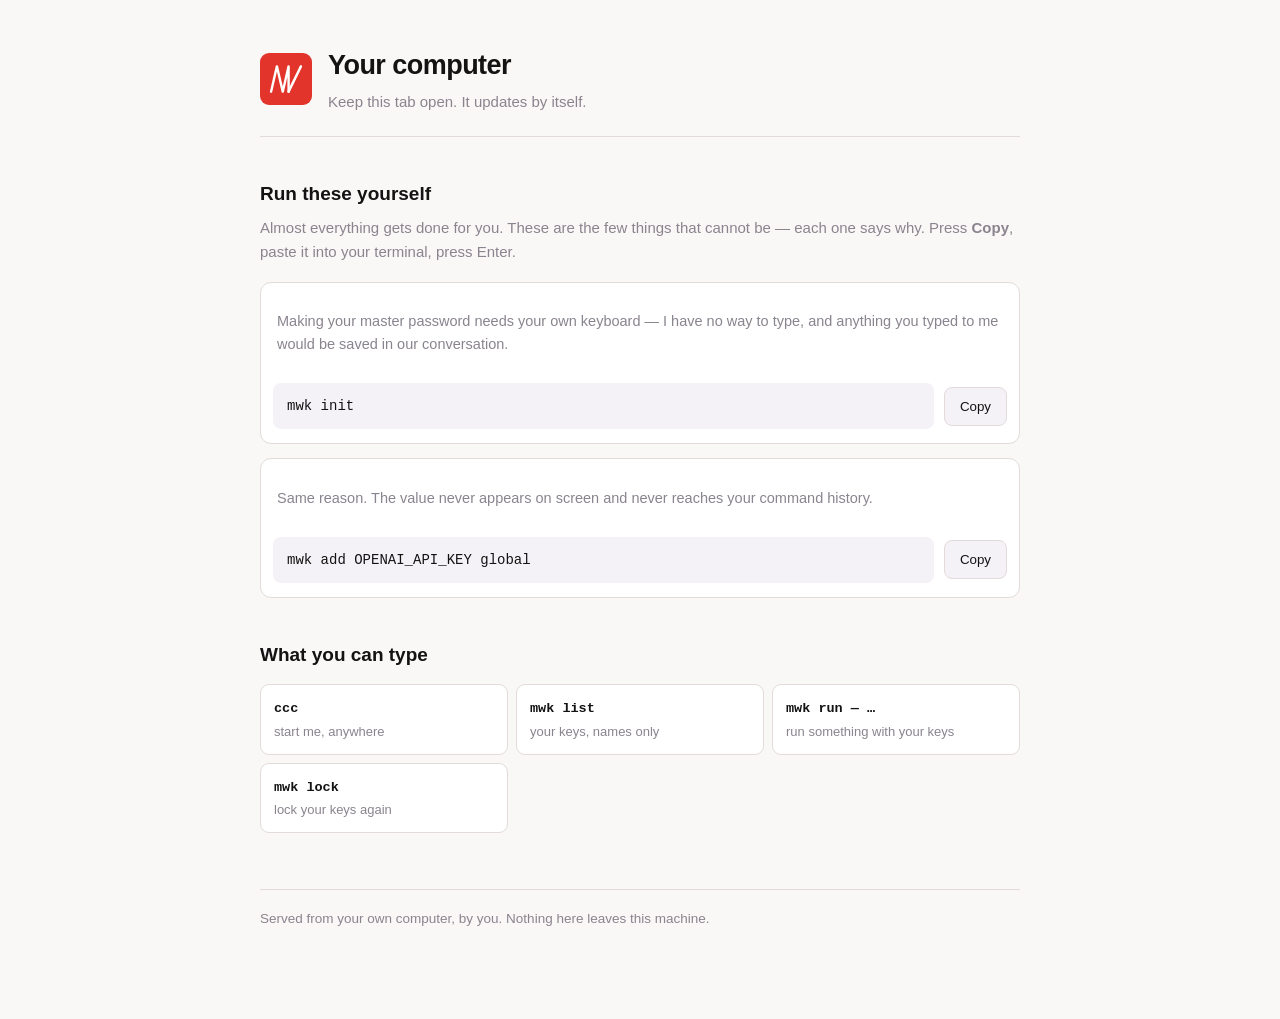
==== site/index.html @ d292df01 "the local site, and the surface that hands them a command site/index.html is the seed for http://loc" ====
<!doctype html>
<html lang="en">
<head>
<meta charset="utf-8">
<meta name="viewport" content="width=device-width,initial-scale=1">
<title>Your computer</title>
<style>
  :root{
    --red:#e2342b; --red-deep:#c9251d;
    --bg:#faf7f7; --fg:#131313; --muted:#8a848e; --line:#e3dbdb; --card:#ffffff; --chip:#f4f2f6;
    --mono:ui-monospace,SFMono-Regular,"SF Mono",Menlo,Consolas,monospace;
  }
  @media (prefers-color-scheme:dark){:root:not([data-theme=light]){
    --bg:#131313; --fg:#faf7f7; --muted:#a8a2b0; --line:#2b2b2b; --card:#1b1b1b; --chip:#232323; --red-deep:#f0524a;
  }}
  :root[data-theme=dark]{--bg:#131313;--fg:#faf7f7;--muted:#a8a2b0;--line:#2b2b2b;--card:#1b1b1b;--chip:#232323;--red-deep:#f0524a}
  *{box-sizing:border-box}
  body{margin:0;padding:0 20px 90px;background:var(--bg);color:var(--fg);
       font:16px/1.6 -apple-system,BlinkMacSystemFont,"Segoe UI",Helvetica,Arial,sans-serif}
  .wrap{max-width:760px;margin:0 auto}
  header{display:flex;align-items:center;gap:16px;padding:44px 0 22px;border-bottom:1px solid var(--line);margin-bottom:34px}
  .block{width:52px;height:52px;flex:0 0 52px;border-radius:9px;overflow:hidden;line-height:0}
  .block svg{width:100%;height:100%;display:block}
  h1{font-size:27px;margin:0;letter-spacing:-.02em;font-weight:650}
  .sub{color:var(--muted);margin:3px 0 0;font-size:15px}
  h2{font-size:19px;margin:42px 0 4px;font-weight:640}
  .lede{color:var(--muted);margin:6px 0 18px;font-size:15px}
  a{color:var(--red-deep)}
  .cmd{background:var(--card);border:1px solid var(--line);border-radius:11px;margin:14px 0;overflow:hidden}
  .cmd .why{padding:13px 16px 0;font-size:14.5px;color:var(--muted)}
  .cmd .row{display:flex;align-items:stretch;gap:10px;padding:12px 12px 14px}
  .cmd code{flex:1;min-width:0;font-family:var(--mono);font-size:14px;background:var(--chip);
            padding:12px 14px;border-radius:8px;overflow-x:auto;white-space:pre;display:block}
  /* Deliberately neutral. Red is spent once, on the block. */
  .copy{flex:0 0 auto;align-self:center;font:600 13px/1 inherit;padding:11px 15px;border-radius:8px;
        border:1px solid var(--line);background:var(--chip);color:var(--fg);cursor:pointer}
  .copy:hover{border-color:var(--muted)}
  .copy.done{border-color:var(--muted);color:var(--muted)}
  ul.kit{list-style:none;padding:0;margin:14px 0;display:grid;gap:8px;
         grid-template-columns:repeat(auto-fill,minmax(190px,1fr))}
  ul.kit li{background:var(--card);border:1px solid var(--line);border-radius:9px;padding:11px 13px;font-size:14.5px}
  ul.kit b{font-family:var(--mono);font-size:13.5px;font-weight:600}
  ul.kit span{display:block;color:var(--muted);font-size:13px;margin-top:2px}
  footer{margin-top:56px;padding-top:18px;border-top:1px solid var(--line);color:var(--muted);font-size:13.5px}
  .empty{color:var(--muted);font-size:15px;padding:18px;border:1px dashed var(--line);border-radius:11px;text-align:center}
</style>
</head>
<body>
<div class="wrap">

<header>
  <!-- The real logo file, inlined verbatim from matewishkey.com/favicon.svg. Not hand-drawn. -->
  <div class="block"><svg xmlns="http://www.w3.org/2000/svg" viewBox="0 0 100 100" role="img" aria-label="Mate Wish Key"><title>Mate Wish Key</title><rect width="100" height="100" fill="#e2342b"/><g transform="translate(21.282 25.67) scale(0.4866)"><path d="M0 100 L23.09 0 L46.17 100 L69.26 0 L69.26 100" fill="none" stroke="#ffffff" stroke-width="9.5" stroke-linecap="round" stroke-linejoin="round"/><path d="M69.26 100 L118.03 0" fill="none" stroke="#ffffff" stroke-width="9.5" stroke-linecap="round" stroke-linejoin="round"/></g></svg></div>
  <div>
    <h1>Your computer</h1>
    <p class="sub">Keep this tab open. It updates by itself.</p>
  </div>
</header>

<h2>Run these yourself</h2>
<p class="lede">Almost everything gets done for you. These are the few things that cannot be —
each one says why. Press <b>Copy</b>, paste it into your terminal, press Enter.</p>
<div id="queue"><p class="empty">Nothing waiting for you right now.</p></div>

<h2>What you can type</h2>
<ul class="kit">
  <li><b>ccc</b><span>start me, anywhere</span></li>
  <li><b>mwk list</b><span>your keys, names only</span></li>
  <li><b>mwk run — …</b><span>run something with your keys</span></li>
  <li><b>mwk lock</b><span>lock your keys again</span></li>
</ul>

<footer>
  Served from your own computer, by you. Nothing here leaves this machine.
</footer>
</div>

<script>
// The whole point of this page: the agent writes commands.json, this picks them up.
// No round trip, no "tell me when you've done it", and the person never selects text
// by hand — which is where a beginner picks up a leading space and gets an error they
// cannot read.
const q = document.getElementById('queue');
let last = '';

function copy(text, btn){
  const done = () => { btn.textContent = 'Copied'; btn.classList.add('done');
                       setTimeout(() => { btn.textContent = 'Copy'; btn.classList.remove('done'); }, 1600); };
  if (navigator.clipboard && window.isSecureContext){
    navigator.clipboard.writeText(text).then(done, () => fallback(text, done));
  } else fallback(text, done);
}
// http://localhost IS a secure context in every current browser, but a page opened
// straight off disk with file:// is not — so the old path stays.
function fallback(text, done){
  const t = document.createElement('textarea');
  t.value = text; t.setAttribute('readonly',''); t.style.position='fixed'; t.style.top='-1000px';
  document.body.appendChild(t); t.select();
  try { document.execCommand('copy'); done(); } catch(e){ /* nothing sensible left to try */ }
  document.body.removeChild(t);
}

function render(items){
  if (!items.length){ q.innerHTML = '<p class="empty">Nothing waiting for you right now.</p>'; return; }
  q.innerHTML = '';
  for (const it of items){
    const d = document.createElement('div'); d.className = 'cmd';
    const why = document.createElement('p'); why.className = 'why'; why.textContent = it.why || '';
    const row = document.createElement('div'); row.className = 'row';
    const c = document.createElement('code'); c.textContent = it.run;
    const b = document.createElement('button'); b.className = 'copy'; b.textContent = 'Copy';
    b.addEventListener('click', () => copy(it.run, b));
    row.append(c, b); d.append(why, row); q.append(d);
  }
}

async function poll(){
  try{
    const r = await fetch('commands.json?t=' + Date.now(), {cache:'no-store'});
    if (!r.ok) return;
    const txt = await r.text();
    if (txt === last) return;
    last = txt;
    render(JSON.parse(txt).commands || []);
  }catch(e){ /* file not there yet is the normal state, not an error */ }
}
poll(); setInterval(poll, 2000);
</script>
</body>
</html>
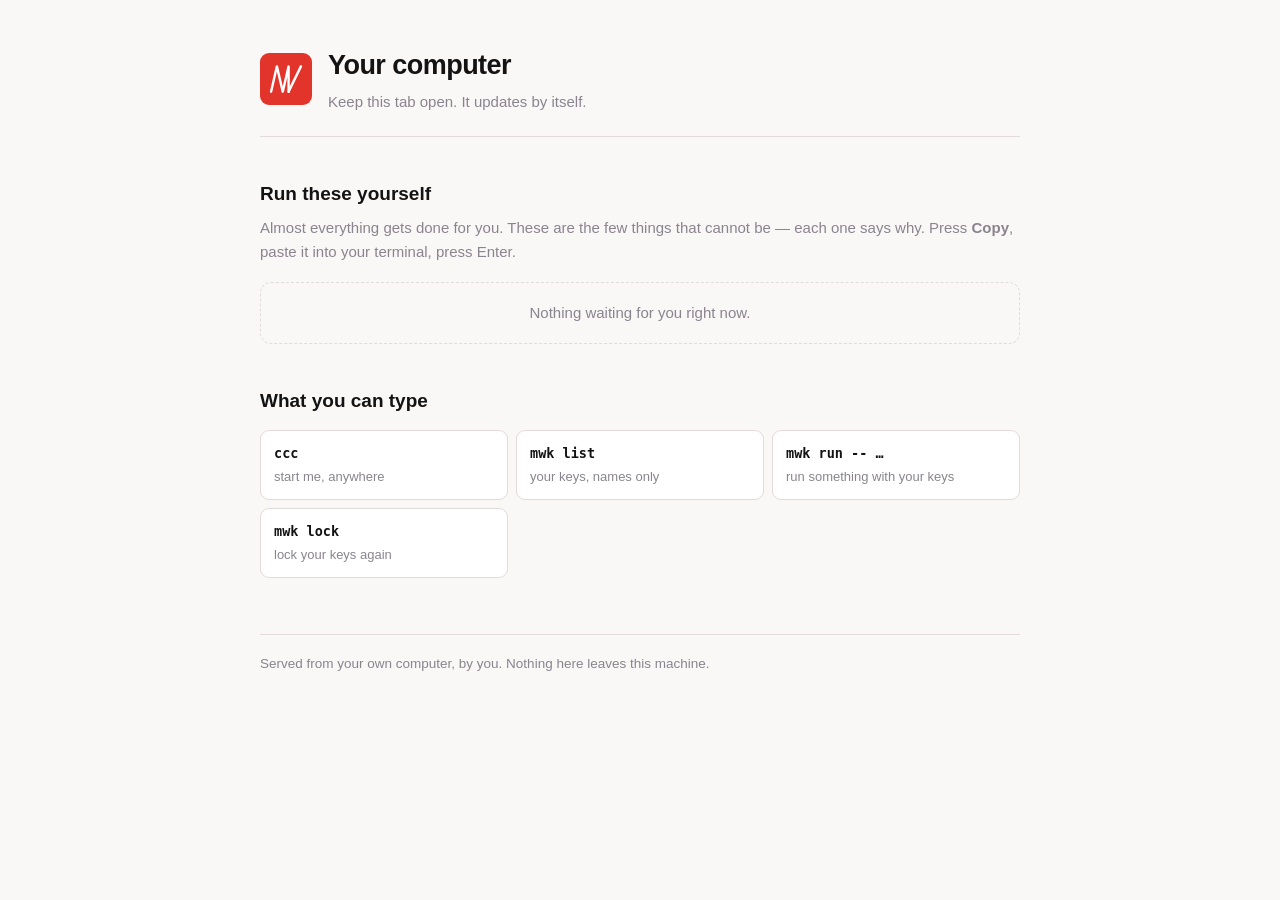
==== commit f2cd4527: "fix the two bugs that break the first minute, and a doc that sent you to a redirect ~/bin is not on " ====
--- a/site/index.html
+++ b/site/index.html
@@ -66,7 +66,7 @@
 <ul class="kit">
   <li><b>ccc</b><span>start me, anywhere</span></li>
   <li><b>mwk list</b><span>your keys, names only</span></li>
-  <li><b>mwk run — …</b><span>run something with your keys</span></li>
+  <li><b>mwk run -- …</b><span>run something with your keys</span></li>
   <li><b>mwk lock</b><span>lock your keys again</span></li>
 </ul>
 
